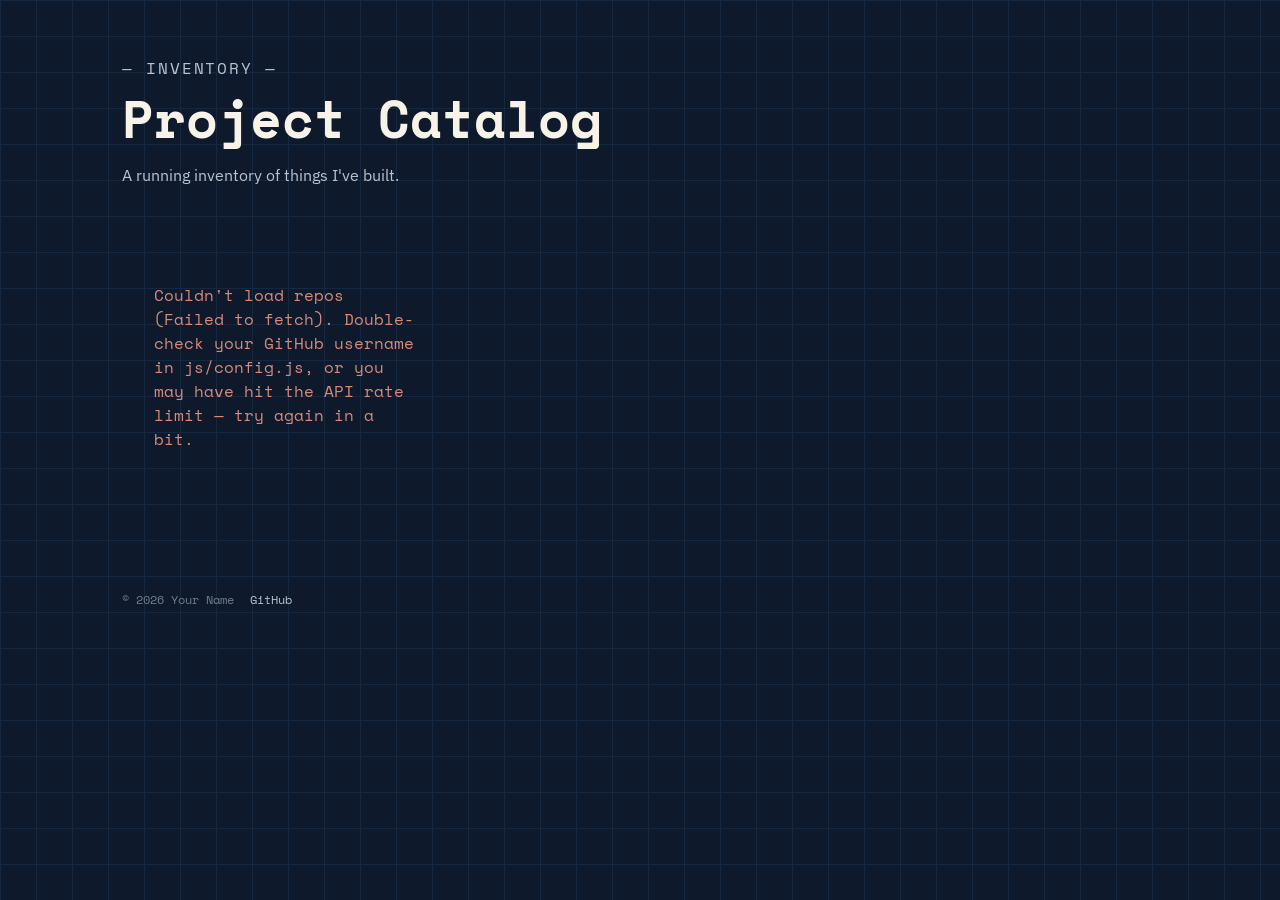
==== index.html @ fc48ff8a "Add files via upload" ====
<!DOCTYPE html>
<html lang="en">
<head>
  <meta charset="UTF-8" />
  <meta name="viewport" content="width=device-width, initial-scale=1.0" />
  <title>Project Catalog</title>
  <link rel="stylesheet" href="css/style.css" />
</head>
<body>
  <header class="site-header">
    <p class="eyebrow">— Inventory —</p>
    <h1 id="page-title">Project Catalog</h1>
    <p id="page-tagline">A running inventory of things I've built.</p>
  </header>

  <main class="catalog" id="catalog-grid">
    <p class="state-msg">Loading…</p>
  </main>

  <footer id="site-footer"></footer>

  <script src="js/config.js"></script>
  <script src="js/github-api.js"></script>
  <script src="js/catalog.js"></script>
  <script>
    document.getElementById("page-title").textContent = CONFIG.siteTitle;
    document.getElementById("page-tagline").textContent = CONFIG.siteTagline;
    document.title = CONFIG.siteTitle;
    const footerLinks = [];
    if (CONFIG.links.github) footerLinks.push(`<a href="${CONFIG.links.github}">GitHub</a>`);
    if (CONFIG.links.linkedin) footerLinks.push(`<a href="${CONFIG.links.linkedin}">LinkedIn</a>`);
    if (CONFIG.links.email) footerLinks.push(`<a href="mailto:${CONFIG.links.email}">Email</a>`);
    document.getElementById("site-footer").innerHTML =
      `<span>© ${new Date().getFullYear()} ${CONFIG.ownerName}</span>` + footerLinks.join("");
  </script>
</body>
</html>
---- css/style.css ----
@import url("https://fonts.googleapis.com/css2?family=Space+Mono:wght@400;700&family=IBM+Plex+Sans:wght@400;500;600&display=swap");

:root {
  --bg: #0e1a2b;
  --bg-grid: #16283f;
  --paper: #f7f3e9;
  --paper-dim: #ece6d6;
  --ink: #1b2733;
  --ink-soft: #4a5866;
  --line: #3d5166;
  --accent: #e8a33d;
  --accent-dim: #b9822f;
  --ok: #6fa88f;
  --radius: 3px;
}

* { box-sizing: border-box; }

body {
  margin: 0;
  background: var(--bg);
  background-image:
    linear-gradient(var(--bg-grid) 1px, transparent 1px),
    linear-gradient(90deg, var(--bg-grid) 1px, transparent 1px);
  background-size: 36px 36px;
  color: var(--paper);
  font-family: "IBM Plex Sans", sans-serif;
  min-height: 100vh;
}

a { color: inherit; }

.mono {
  font-family: "Space Mono", monospace;
}

/* ---------- Header ---------- */

header.site-header {
  padding: 56px 32px 40px;
  max-width: 1100px;
  margin: 0 auto;
}

.eyebrow {
  font-family: "Space Mono", monospace;
  letter-spacing: 0.12em;
  text-transform: uppercase;
  font-size: 12px;
  color: var(--accent);
  margin: 0 0 12px;
}

.site-header h1 {
  font-family: "Space Mono", monospace;
  font-size: clamp(32px, 5vw, 52px);
  margin: 0 0 12px;
  line-height: 1.05;
}

.site-header p {
  color: #b9c3cf;
  max-width: 560px;
  font-size: 16px;
  line-height: 1.5;
}

.back-link {
  display: inline-flex;
  align-items: center;
  gap: 8px;
  font-family: "Space Mono", monospace;
  font-size: 13px;
  text-decoration: none;
  color: var(--accent);
  margin-bottom: 24px;
}
.back-link:hover { text-decoration: underline; }

/* ---------- Catalog grid ---------- */

main.catalog {
  max-width: 1100px;
  margin: 0 auto;
  padding: 0 32px 80px;
  display: grid;
  grid-template-columns: repeat(auto-fill, minmax(260px, 1fr));
  gap: 24px;
}

.card {
  background: var(--paper);
  color: var(--ink);
  border-radius: var(--radius);
  padding: 18px 18px 20px;
  position: relative;
  text-decoration: none;
  display: flex;
  flex-direction: column;
  gap: 10px;
  border: 1px solid #d9d0b8;
  transition: transform 0.15s ease, box-shadow 0.15s ease;
}

.card:hover {
  transform: translateY(-3px);
  box-shadow: 0 10px 24px rgba(0,0,0,0.35);
}

.card-top {
  display: flex;
  justify-content: space-between;
  align-items: flex-start;
}

.card-num {
  font-family: "Space Mono", monospace;
  font-size: 12px;
  color: var(--ink-soft);
}

.stamp {
  font-family: "Space Mono", monospace;
  font-size: 10px;
  letter-spacing: 0.08em;
  text-transform: uppercase;
  padding: 3px 8px;
  border: 1.5px solid var(--ok);
  color: var(--ok);
  border-radius: 2px;
  transform: rotate(3deg);
  white-space: nowrap;
}
.stamp.archived {
  border-color: #a25b4a;
  color: #a25b4a;
}

.card h2 {
  font-size: 19px;
  margin: 4px 0 0;
  line-height: 1.25;
}

.card p.desc {
  font-size: 14px;
  color: var(--ink-soft);
  line-height: 1.45;
  flex-grow: 1;
  margin: 0;
}

.tags {
  display: flex;
  flex-wrap: wrap;
  gap: 6px;
  margin-top: 4px;
}

.tag {
  font-family: "Space Mono", monospace;
  font-size: 11px;
  background: var(--paper-dim);
  border: 1px solid #d9d0b8;
  padding: 2px 7px;
  border-radius: 2px;
  color: var(--ink-soft);
}

.card-foot {
  display: flex;
  justify-content: space-between;
  font-family: "Space Mono", monospace;
  font-size: 11px;
  color: var(--ink-soft);
  border-top: 1px dashed #cfc6ab;
  padding-top: 8px;
  margin-top: 4px;
}

.state-msg {
  font-family: "Space Mono", monospace;
  color: #b9c3cf;
  padding: 40px 32px;
  max-width: 1100px;
  margin: 0 auto;
}
.state-msg.error { color: #d98a7a; }

/* ---------- Detail / spec sheet page ---------- */

main.spec-sheet {
  max-width: 900px;
  margin: 0 auto;
  padding: 0 32px 80px;
}

.sheet {
  background: var(--paper);
  color: var(--ink);
  border-radius: var(--radius);
  padding: 32px;
  border: 1px solid #d9d0b8;
}

.sheet-head {
  display: flex;
  justify-content: space-between;
  align-items: flex-start;
  border-bottom: 2px solid var(--ink);
  padding-bottom: 16px;
  margin-bottom: 20px;
  gap: 16px;
}

.sheet-head h1 {
  font-size: 28px;
  margin: 6px 0 0;
}

.sheet-head .card-num { font-size: 13px; }

table.facts {
  width: 100%;
  border-collapse: collapse;
  font-family: "Space Mono", monospace;
  font-size: 13px;
  margin: 20px 0;
}
table.facts td {
  padding: 8px 0;
  border-bottom: 1px dashed #cfc6ab;
  vertical-align: top;
}
table.facts td:first-child {
  color: var(--ink-soft);
  width: 160px;
  text-transform: uppercase;
  letter-spacing: 0.06em;
  font-size: 11px;
  padding-top: 11px;
}

.readme {
  line-height: 1.6;
  font-size: 15px;
  border-top: 1px dashed #cfc6ab;
  padding-top: 20px;
  margin-top: 8px;
}
.readme pre {
  background: #1b2733;
  color: #e8e2cf;
  padding: 12px;
  overflow-x: auto;
  border-radius: 3px;
  font-size: 13px;
}
.readme code {
  background: var(--paper-dim);
  padding: 1px 5px;
  border-radius: 2px;
  font-size: 0.9em;
}
.readme img { max-width: 100%; }

.manifest {
  margin-top: 28px;
  border-top: 1px dashed #cfc6ab;
  padding-top: 20px;
}
.manifest h3 {
  font-family: "Space Mono", monospace;
  font-size: 13px;
  text-transform: uppercase;
  letter-spacing: 0.08em;
  color: var(--ink-soft);
  margin-bottom: 10px;
}
.file-row {
  display: flex;
  justify-content: space-between;
  align-items: center;
  padding: 9px 0;
  border-bottom: 1px solid #ece6d6;
  font-family: "Space Mono", monospace;
  font-size: 13px;
}
.file-row a {
  text-decoration: none;
  color: var(--accent-dim);
}
.file-row a:hover { text-decoration: underline; }
.file-row .file-type {
  color: var(--ink-soft);
  font-size: 11px;
}

.cta-row {
  display: flex;
  gap: 10px;
  margin-top: 24px;
  flex-wrap: wrap;
}
.btn {
  font-family: "Space Mono", monospace;
  font-size: 13px;
  text-decoration: none;
  padding: 10px 16px;
  border-radius: 2px;
  border: 1.5px solid var(--ink);
  color: var(--ink);
}
.btn.primary {
  background: var(--ink);
  color: var(--paper);
}
.btn:hover { opacity: 0.8; }

footer {
  max-width: 1100px;
  margin: 0 auto;
  padding: 20px 32px 60px;
  font-family: "Space Mono", monospace;
  font-size: 12px;
  color: #6d7d8c;
  display: flex;
  gap: 16px;
  flex-wrap: wrap;
}
footer a { text-decoration: none; color: #b9c3cf; }
footer a:hover { color: var(--accent); }

@media (max-width: 600px) {
  .sheet-head { flex-direction: column; }
  table.facts td:first-child { width: 110px; }
}
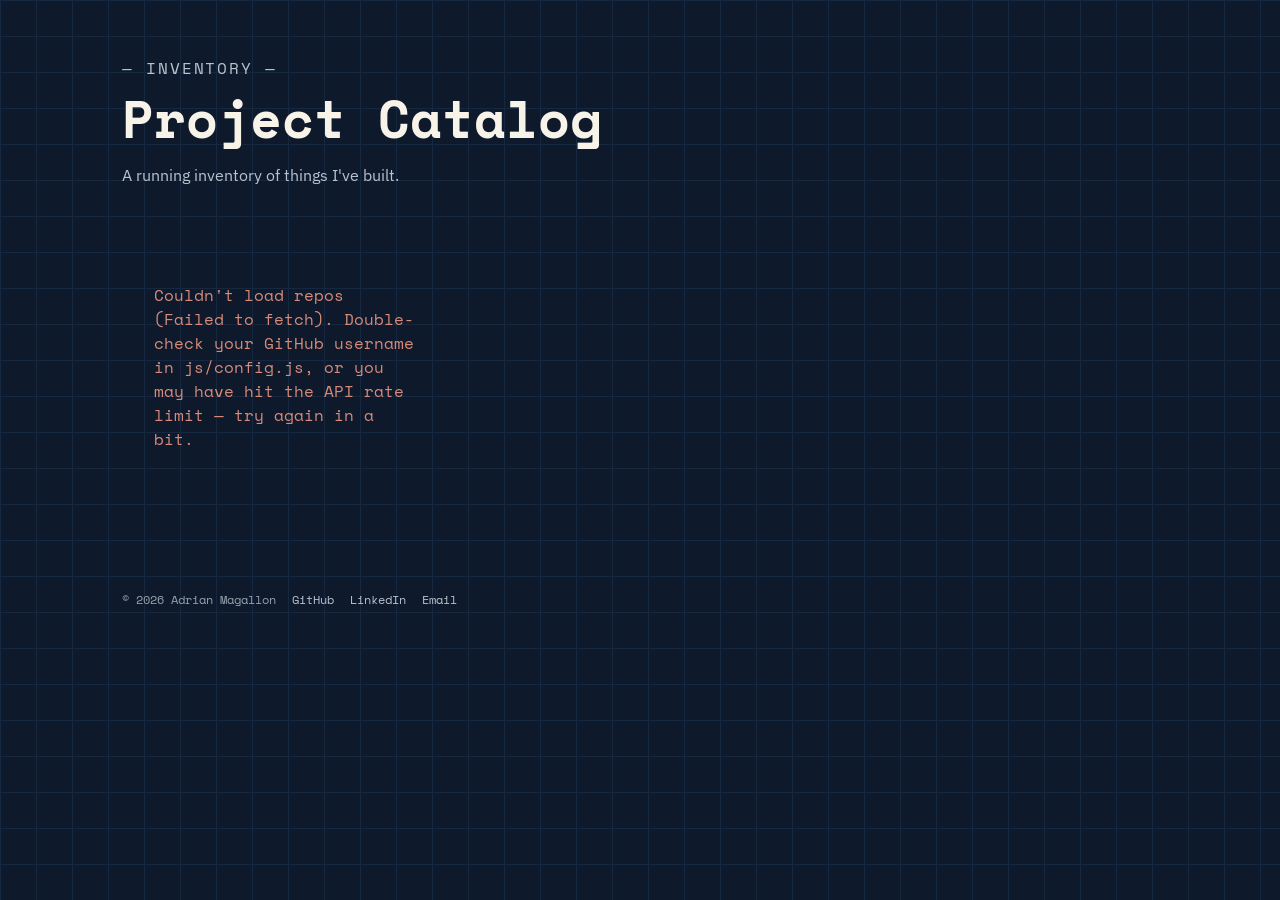
==== commit 20433ba3: "Add meta tags and scripts to index.html" ====
--- a/index.html
+++ b/index.html
@@ -4,6 +4,14 @@
   <meta charset="UTF-8" />
   <meta name="viewport" content="width=device-width, initial-scale=1.0" />
   <title>Project Catalog</title>
+  <meta name="description" content="A running inventory of things Adrian Magallon has built — hardware and software projects pulled live from GitHub." />
+  <meta property="og:title" content="Project Catalog" />
+  <meta property="og:description" content="A running inventory of things Adrian Magallon has built." />
+  <meta property="og:type" content="website" />
+  <link rel="icon" href="data:image/svg+xml,%3Csvg xmlns='http://www.w3.org/2000/svg' viewBox='0 0 100 100'%3E%3Crect width='100' height='100' rx='16' fill='%230e1a2b'/%3E%3Ctext x='50' y='68' font-size='58' font-family='monospace' font-weight='bold' fill='%23e8a33d' text-anchor='middle'%3EP%3C/text%3E%3C/svg%3E" />
+  <link rel="preconnect" href="https://fonts.googleapis.com" />
+  <link rel="preconnect" href="https://fonts.gstatic.com" crossorigin />
+  <link href="https://fonts.googleapis.com/css2?family=Space+Mono:wght@400;700&family=IBM+Plex+Sans:wght@400;500;600&display=swap" rel="stylesheet" />
   <link rel="stylesheet" href="css/style.css" />
 </head>
 <body>
@@ -20,6 +28,7 @@
   <footer id="site-footer"></footer>
 
   <script src="js/config.js"></script>
+  <script src="js/utils.js"></script>
   <script src="js/github-api.js"></script>
   <script src="js/catalog.js"></script>
   <script>
--- a/css/style.css
+++ b/css/style.css
@@ -1,5 +1,3 @@
-@import url("https://fonts.googleapis.com/css2?family=Space+Mono:wght@400;700&family=IBM+Plex+Sans:wght@400;500;600&display=swap");
-
 :root {
   --bg: #0e1a2b;
   --bg-grid: #16283f;
@@ -9,8 +7,8 @@
   --ink-soft: #4a5866;
   --line: #3d5166;
   --accent: #e8a33d;
-  --accent-dim: #b9822f;
-  --ok: #6fa88f;
+  --accent-dim: #7a5419;
+  --ok: #2f6e52;
   --radius: 3px;
 }
 
@@ -323,7 +321,7 @@
   padding: 20px 32px 60px;
   font-family: "Space Mono", monospace;
   font-size: 12px;
-  color: #6d7d8c;
+  color: #94a1ac;
   display: flex;
   gap: 16px;
   flex-wrap: wrap;
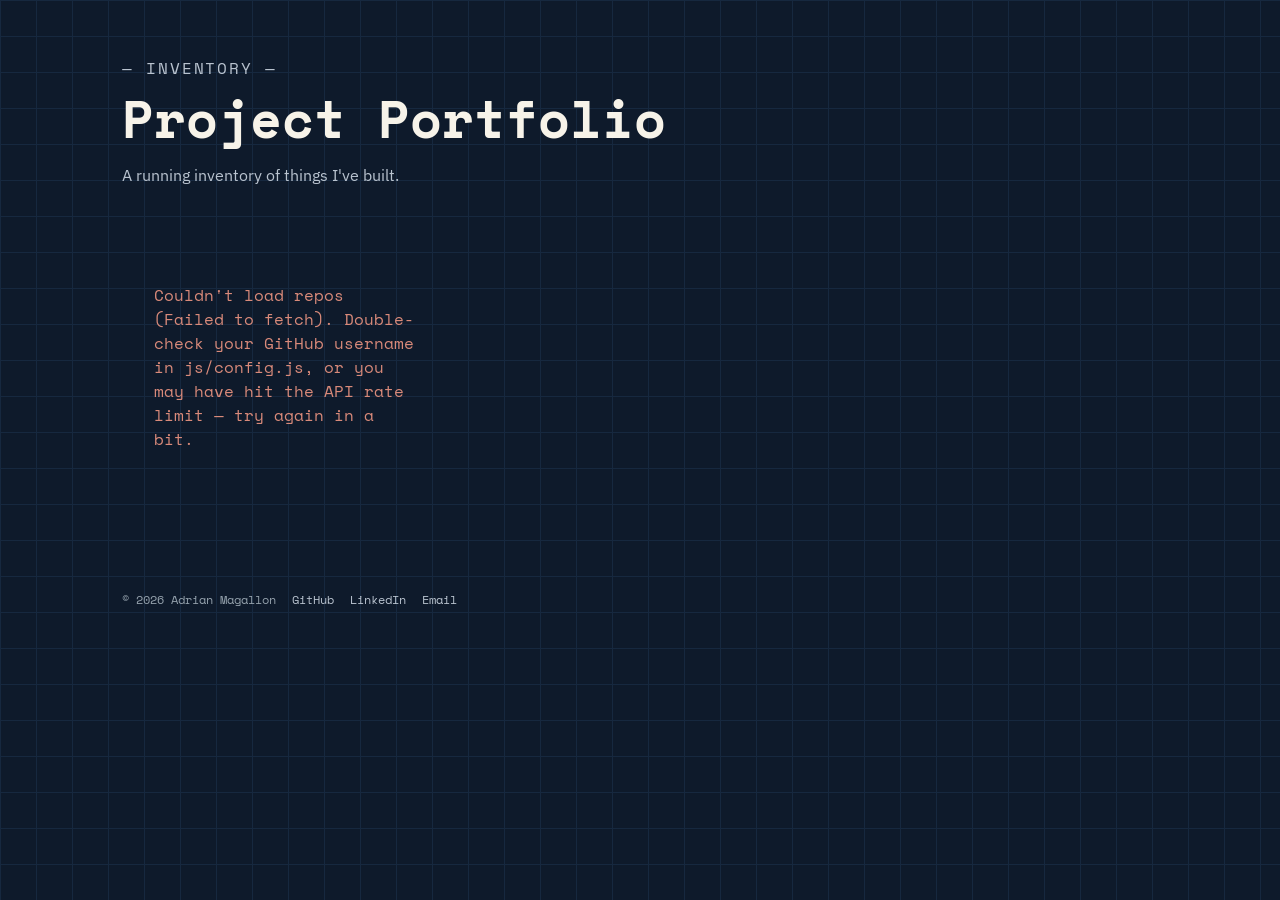
==== commit adac6053: "Enhance footer links with target and rel attributes Added target and rel attributes to GitHub and Li" ====
--- a/index.html
+++ b/index.html
@@ -3,12 +3,12 @@
 <head>
   <meta charset="UTF-8" />
   <meta name="viewport" content="width=device-width, initial-scale=1.0" />
-  <title>Project Catalog</title>
+  <title>Project Portfolio</title>
   <meta name="description" content="A running inventory of things Adrian Magallon has built — hardware and software projects pulled live from GitHub." />
-  <meta property="og:title" content="Project Catalog" />
+  <meta property="og:title" content="Project Portfolio" />
   <meta property="og:description" content="A running inventory of things Adrian Magallon has built." />
   <meta property="og:type" content="website" />
-  <link rel="icon" href="data:image/svg+xml,%3Csvg xmlns='http://www.w3.org/2000/svg' viewBox='0 0 100 100'%3E%3Crect width='100' height='100' rx='16' fill='%230e1a2b'/%3E%3Ctext x='50' y='68' font-size='58' font-family='monospace' font-weight='bold' fill='%23e8a33d' text-anchor='middle'%3EP%3C/text%3E%3C/svg%3E" />
+  <link rel="icon" href="data:image/svg+xml,%3Csvg xmlns='http://www.w3.org/2000/svg' viewBox='0 0 100 100'%3E%3Crect width='100' height='100' rx='16' fill='%230e1a2b'/%3E%3Ctext x='50' y='65' font-size='38' font-family='monospace' font-weight='bold' fill='%23e8a33d' text-anchor='middle'%3EAM%3C/text%3E%3C/svg%3E" />
   <link rel="preconnect" href="https://fonts.googleapis.com" />
   <link rel="preconnect" href="https://fonts.gstatic.com" crossorigin />
   <link href="https://fonts.googleapis.com/css2?family=Space+Mono:wght@400;700&family=IBM+Plex+Sans:wght@400;500;600&display=swap" rel="stylesheet" />
@@ -17,7 +17,7 @@
 <body>
   <header class="site-header">
     <p class="eyebrow">— Inventory —</p>
-    <h1 id="page-title">Project Catalog</h1>
+    <h1 id="page-title">Project Portfolio</h1>
     <p id="page-tagline">A running inventory of things I've built.</p>
   </header>
 
@@ -36,8 +36,8 @@
     document.getElementById("page-tagline").textContent = CONFIG.siteTagline;
     document.title = CONFIG.siteTitle;
     const footerLinks = [];
-    if (CONFIG.links.github) footerLinks.push(`<a href="${CONFIG.links.github}">GitHub</a>`);
-    if (CONFIG.links.linkedin) footerLinks.push(`<a href="${CONFIG.links.linkedin}">LinkedIn</a>`);
+    if (CONFIG.links.github) footerLinks.push(`<a href="${CONFIG.links.github}" target="_blank" rel="noopener noreferrer">GitHub</a>`);
+    if (CONFIG.links.linkedin) footerLinks.push(`<a href="${CONFIG.links.linkedin}" target="_blank" rel="noopener noreferrer">LinkedIn</a>`);
     if (CONFIG.links.email) footerLinks.push(`<a href="mailto:${CONFIG.links.email}">Email</a>`);
     document.getElementById("site-footer").innerHTML =
       `<span>© ${new Date().getFullYear()} ${CONFIG.ownerName}</span>` + footerLinks.join("");
--- a/css/style.css
+++ b/css/style.css
@@ -260,6 +260,18 @@
   border-radius: 2px;
   font-size: 0.9em;
 }
+/* Code blocks (```fenced```) wrap their <code> in a <pre>. Without this, the
+   tan inline-code background above stacks with .readme pre's light text
+   color and makes code blocks nearly unreadable — light text on a light
+   background inside a dark box. Reset the inline-code styling there so
+   .readme pre's own colors are the only ones that apply. */
+.readme pre code {
+  background: none;
+  padding: 0;
+  border-radius: 0;
+  font-size: 1em;
+  color: inherit;
+}
 .readme img { max-width: 100%; }
 
 .manifest {
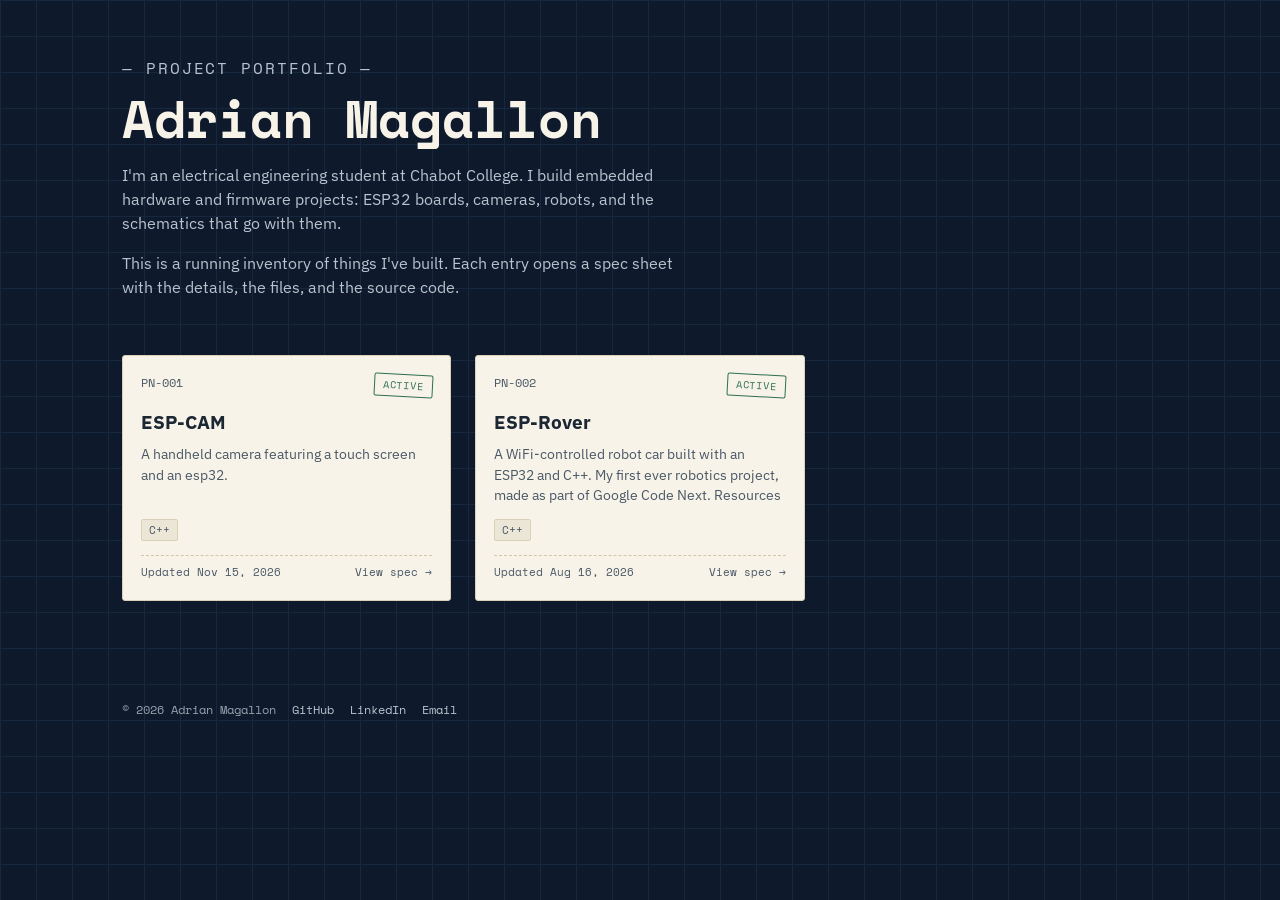
==== commit 0ea4975b: "Make the site readable by search engines The pages were empty until JavaScript fetched the project l" ====
--- a/index.html
+++ b/index.html
@@ -3,44 +3,93 @@
 <head>
   <meta charset="UTF-8" />
   <meta name="viewport" content="width=device-width, initial-scale=1.0" />
-  <title>Project Portfolio</title>
-  <meta name="description" content="A running inventory of things Adrian Magallon has built — hardware and software projects pulled live from GitHub." />
-  <meta property="og:title" content="Project Portfolio" />
-  <meta property="og:description" content="A running inventory of things Adrian Magallon has built." />
+  <title>Adrian Magallon | Electrical Engineering Projects</title>
+  <meta name="description" content="Adrian Magallon is an electrical engineering student who builds embedded hardware and firmware projects. This is the running inventory of what he has made, with details and source code for each." />
+  <link rel="canonical" href="https://adrianmagallon.com/" />
+  <meta property="og:title" content="Adrian Magallon | Electrical Engineering Projects" />
+  <meta property="og:description" content="Embedded hardware and firmware projects by Adrian Magallon, with details and source code for each." />
   <meta property="og:type" content="website" />
+  <meta property="og:url" content="https://adrianmagallon.com/" />
+  <meta property="og:site_name" content="Adrian Magallon" />
   <link rel="icon" href="data:image/svg+xml,%3Csvg xmlns='http://www.w3.org/2000/svg' viewBox='0 0 100 100'%3E%3Crect width='100' height='100' rx='16' fill='%230e1a2b'/%3E%3Ctext x='50' y='65' font-size='38' font-family='monospace' font-weight='bold' fill='%23e8a33d' text-anchor='middle'%3EAM%3C/text%3E%3C/svg%3E" />
   <link rel="preconnect" href="https://fonts.googleapis.com" />
   <link rel="preconnect" href="https://fonts.gstatic.com" crossorigin />
   <link href="https://fonts.googleapis.com/css2?family=Space+Mono:wght@400;700&family=IBM+Plex+Sans:wght@400;500;600&display=swap" rel="stylesheet" />
   <link rel="stylesheet" href="css/style.css" />
+  <!-- Tells search engines who this site belongs to and which profiles
+       are the same person. Keep the links in step with js/config.js. -->
+  <script type="application/ld+json">
+  {
+    "@context": "https://schema.org",
+    "@type": "Person",
+    "name": "Adrian Magallon",
+    "url": "https://adrianmagallon.com/",
+    "sameAs": [
+      "https://github.com/AdrianMagallon",
+      "https://www.linkedin.com/in/adrian-magallon"
+    ]
+  }
+  </script>
 </head>
 <body>
+  <!-- The text in this header is what search engines read first, so it's
+       written straight into the page rather than filled in by JavaScript.
+       Edit it here. -->
   <header class="site-header">
-    <p class="eyebrow">— Inventory —</p>
-    <h1 id="page-title">Project Portfolio</h1>
-    <p id="page-tagline">A running inventory of things I've built.</p>
+    <p class="eyebrow">— Project Portfolio —</p>
+    <h1>Adrian Magallon</h1>
+    <p>I'm an electrical engineering student at Chabot College. I build embedded hardware and firmware projects: ESP32 boards, cameras, robots, and the schematics that go with them.</p>
+    <p>This is a running inventory of things I've built. Each entry opens a spec sheet with the details, the files, and the source code.</p>
   </header>
 
+  <!-- The cards between the two BUILD markers are written by
+       scripts/build.mjs, so the project list is part of the page itself.
+       Don't edit them by hand: the next build replaces them. -->
   <main class="catalog" id="catalog-grid">
-    <p class="state-msg">Loading…</p>
+    <!-- BUILD:projects:start -->
+    <a class="card" href="projects/ESP-CAM/" data-repo="ESP-CAM">
+      <div class="card-top">
+        <span class="card-num mono">PN-001</span>
+        <span class="stamp">Active</span>
+      </div>
+      <h2>ESP-CAM</h2>
+      <p class="desc">A handheld camera featuring a touch screen and an esp32.</p>
+      <div class="tags">
+        <span class="tag">C++</span>
+      </div>
+      <div class="card-foot">
+        <span>Updated Nov 15, 2026</span>
+        <span>View spec →</span>
+      </div>
+    </a>
+    <a class="card" href="projects/ESP-Rover/" data-repo="ESP-Rover">
+      <div class="card-top">
+        <span class="card-num mono">PN-002</span>
+        <span class="stamp">Active</span>
+      </div>
+      <h2>ESP-Rover</h2>
+      <p class="desc">A WiFi-controlled robot car built with an ESP32 and C++. My first ever robotics project, made as part of Google Code Next.  Resources</p>
+      <div class="tags">
+        <span class="tag">C++</span>
+      </div>
+      <div class="card-foot">
+        <span>Updated Aug 16, 2026</span>
+        <span>View spec →</span>
+      </div>
+    </a>
+    <!-- BUILD:projects:end -->
   </main>
 
-  <footer id="site-footer"></footer>
+  <footer id="site-footer">
+    <!-- BUILD:footer:start -->
+    <span>© 2026 Adrian Magallon</span><a href="https://github.com/AdrianMagallon" target="_blank" rel="noopener noreferrer">GitHub</a><a href="https://www.linkedin.com/in/adrian-magallon" target="_blank" rel="noopener noreferrer">LinkedIn</a>
+    <!-- BUILD:footer:end -->
+  </footer>
 
   <script src="js/config.js"></script>
   <script src="js/utils.js"></script>
   <script src="js/github-api.js"></script>
   <script src="js/catalog.js"></script>
-  <script>
-    document.getElementById("page-title").textContent = CONFIG.siteTitle;
-    document.getElementById("page-tagline").textContent = CONFIG.siteTagline;
-    document.title = CONFIG.siteTitle;
-    const footerLinks = [];
-    if (CONFIG.links.github) footerLinks.push(`<a href="${CONFIG.links.github}" target="_blank" rel="noopener noreferrer">GitHub</a>`);
-    if (CONFIG.links.linkedin) footerLinks.push(`<a href="${CONFIG.links.linkedin}" target="_blank" rel="noopener noreferrer">LinkedIn</a>`);
-    if (CONFIG.links.email) footerLinks.push(`<a href="mailto:${CONFIG.links.email}">Email</a>`);
-    document.getElementById("site-footer").innerHTML =
-      `<span>© ${new Date().getFullYear()} ${CONFIG.ownerName}</span>` + footerLinks.join("");
-  </script>
+  <script src="js/footer.js"></script>
 </body>
 </html>
